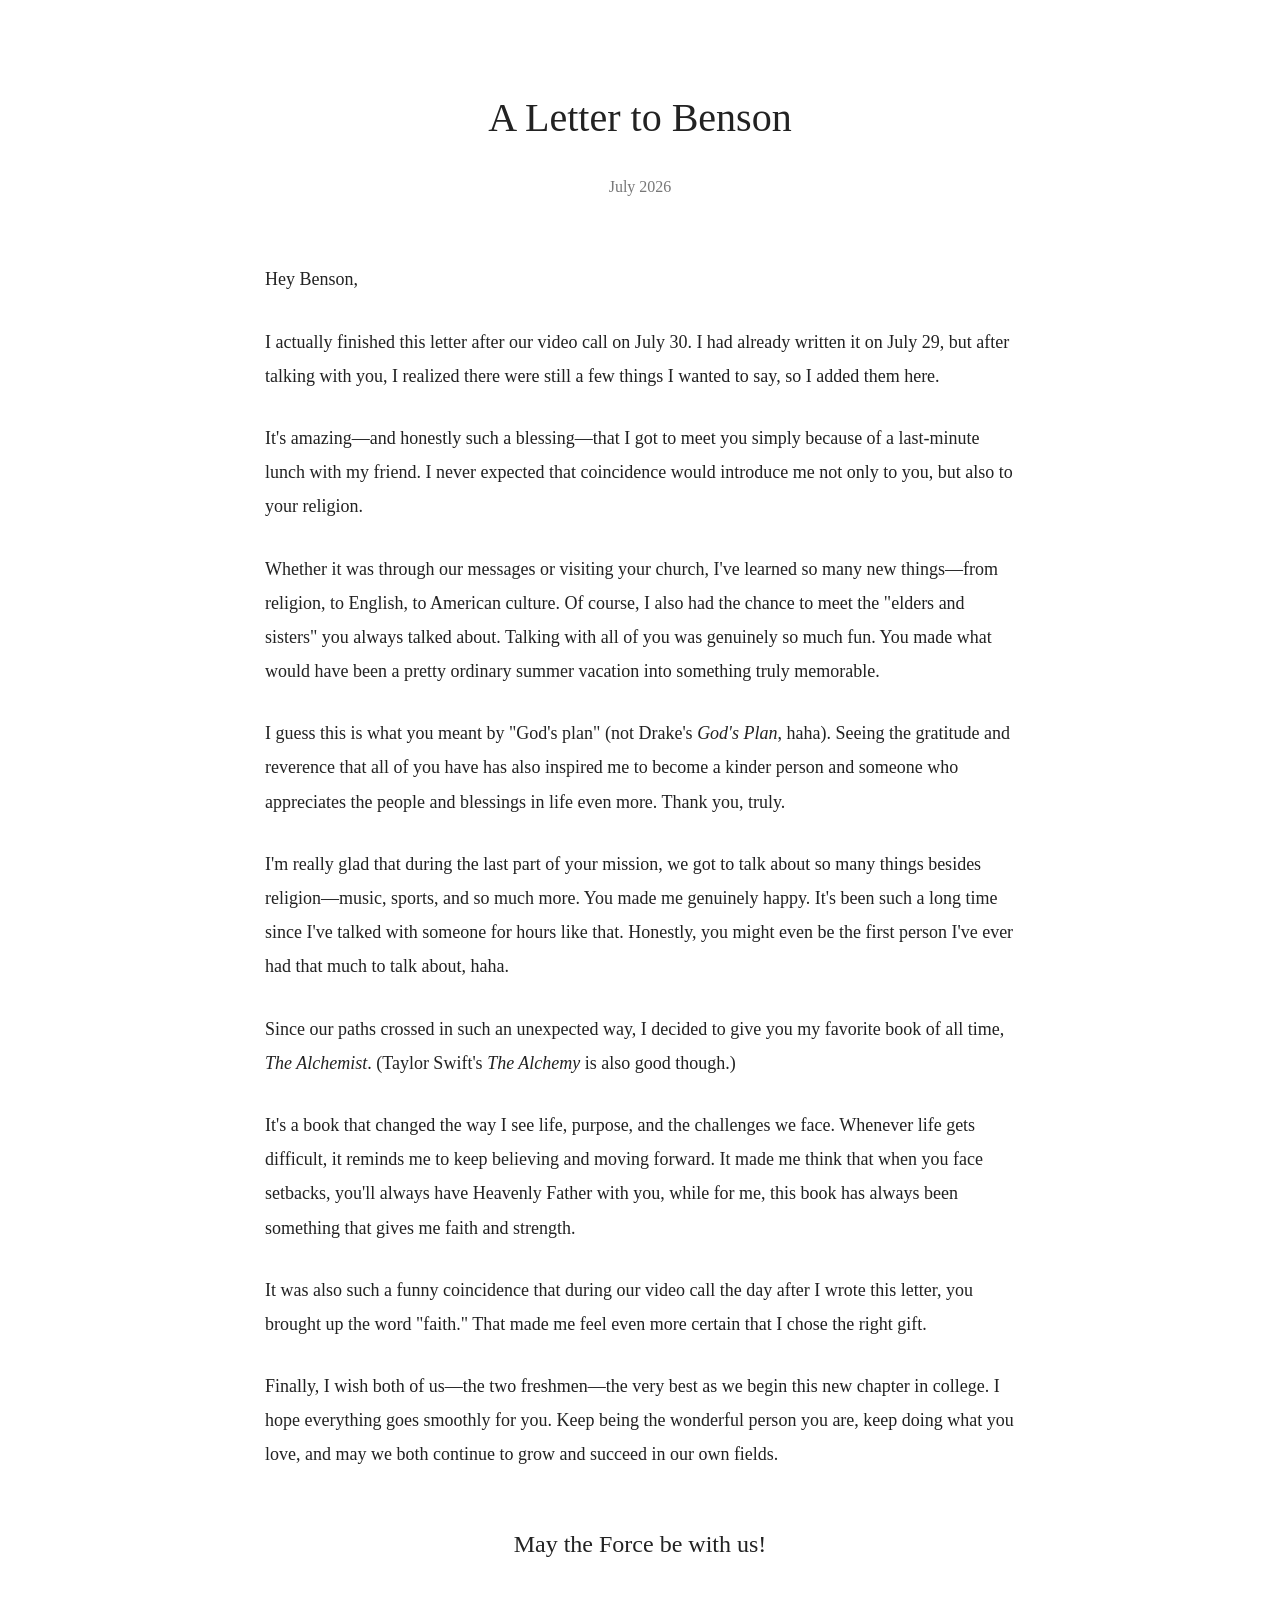
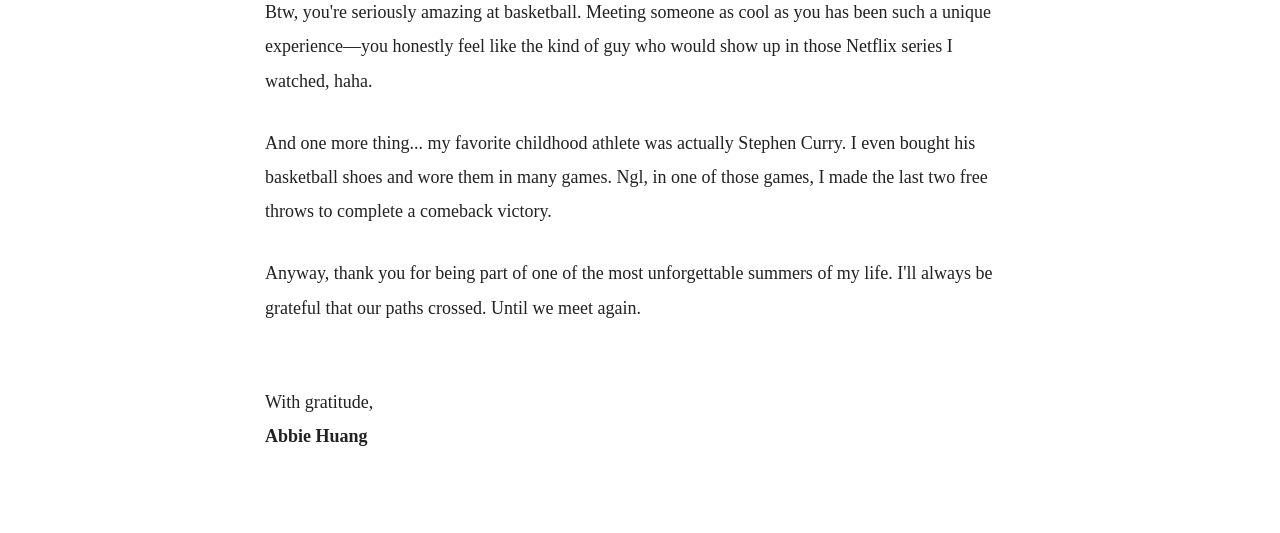
==== index.html @ fdac7853 "Add files via upload" ====
<!DOCTYPE html>
<html lang="en">

<head>

<meta charset="UTF-8">
<meta name="viewport" content="width=device-width, initial-scale=1.0">

<title>A Letter to Benson</title>

<link rel="stylesheet" href="style.css">

</head>


<body>


<main class="letter">


<h1>A Letter to Benson</h1>

<p class="date">
July 2026
</p>


<div class="content">


<p>
Hey Benson,
</p>


<p>
I actually finished this letter after our video call on July 30.
I had already written it on July 29, but after talking with you, I realized there were still a few things I wanted to say, so I added them here.
</p>


<p>
It's amazing—and honestly such a blessing—that I got to meet you simply because of a last-minute lunch with my friend.
I never expected that coincidence would introduce me not only to you, but also to your religion.
</p>


<p>
Whether it was through our messages or visiting your church, I've learned so many new things—from religion, to English, to American culture.
Of course, I also had the chance to meet the "elders and sisters" you always talked about.
Talking with all of you was genuinely so much fun.
You made what would have been a pretty ordinary summer vacation into something truly memorable.
</p>


<p>
I guess this is what you meant by "God's plan"
(not Drake's <i>God's Plan</i>, haha).
Seeing the gratitude and reverence that all of you have has also inspired me to become a kinder person and someone who appreciates the people and blessings in life even more.
Thank you, truly.
</p>


<p>
I'm really glad that during the last part of your mission, we got to talk about so many things besides religion—music, sports, and so much more.
You made me genuinely happy.
It's been such a long time since I've talked with someone for hours like that.
Honestly, you might even be the first person I've ever had that much to talk about, haha.
</p>


<p>
Since our paths crossed in such an unexpected way, I decided to give you my favorite book of all time,
<i>The Alchemist</i>.
(Taylor Swift's <i>The Alchemy</i> is also good though.)
</p>


<p>
It's a book that changed the way I see life, purpose, and the challenges we face.
Whenever life gets difficult, it reminds me to keep believing and moving forward.
It made me think that when you face setbacks, you'll always have Heavenly Father with you, while for me, this book has always been something that gives me faith and strength.
</p>


<p>
It was also such a funny coincidence that during our video call the day after I wrote this letter, you brought up the word "faith."
That made me feel even more certain that I chose the right gift.
</p>


<p>
Finally, I wish both of us—the two freshmen—the very best as we begin this new chapter in college.
I hope everything goes smoothly for you.
Keep being the wonderful person you are, keep doing what you love, and may we both continue to grow and succeed in our own fields.
</p>


<p class="special">
May the Force be with us!
</p>


<p>
Btw, you're seriously amazing at basketball.
Meeting someone as cool as you has been such a unique experience—you honestly feel like the kind of guy who would show up in those Netflix series I watched, haha.
</p>


<p>
And one more thing...
my favorite childhood athlete was actually Stephen Curry.
I even bought his basketball shoes and wore them in many games.
Ngl, in one of those games, I made the last two free throws to complete a comeback victory.
</p>


<p>
Anyway, thank you for being part of one of the most unforgettable summers of my life.
I'll always be grateful that our paths crossed.
Until we meet again.
</p>


</div>


<footer>

    With gratitude,<br>
    <strong>Abbie Huang</strong>

</footer>


</main>


<script src="script.js"></script>


</body>

</html>
---- style.css ----
body {

    margin: 0;

    background: #ffffff;

    color: #222;

    font-family: Georgia, "Times New Roman", serif;

    line-height: 1.9;

}


.letter {

    max-width: 750px;

    margin: 80px auto;

    padding: 0 25px;

    opacity: 0;

    transform: translateY(20px);

    transition: 1s;

}


.show {

    opacity: 1;

    transform: translateY(0);

}



h1 {

    text-align: center;

    font-weight: normal;

    font-size: 40px;

    margin-bottom: 10px;

}



.date {

    text-align: center;

    color: #777;

    margin-bottom: 60px;

}



.content {

    font-size: 18px;

}



.content p {

    margin-bottom: 28px;

}



.special {

    text-align: center;

    font-size: 24px;

    margin: 50px 0;

}



footer {

    margin-top: 60px;

    font-size: 18px;

}



@media(max-width:600px){

    .letter {

        margin:40px auto;

        padding:0 20px;

    }


    h1 {

        font-size:30px;

    }


    .content {

        font-size:16px;

    }

}
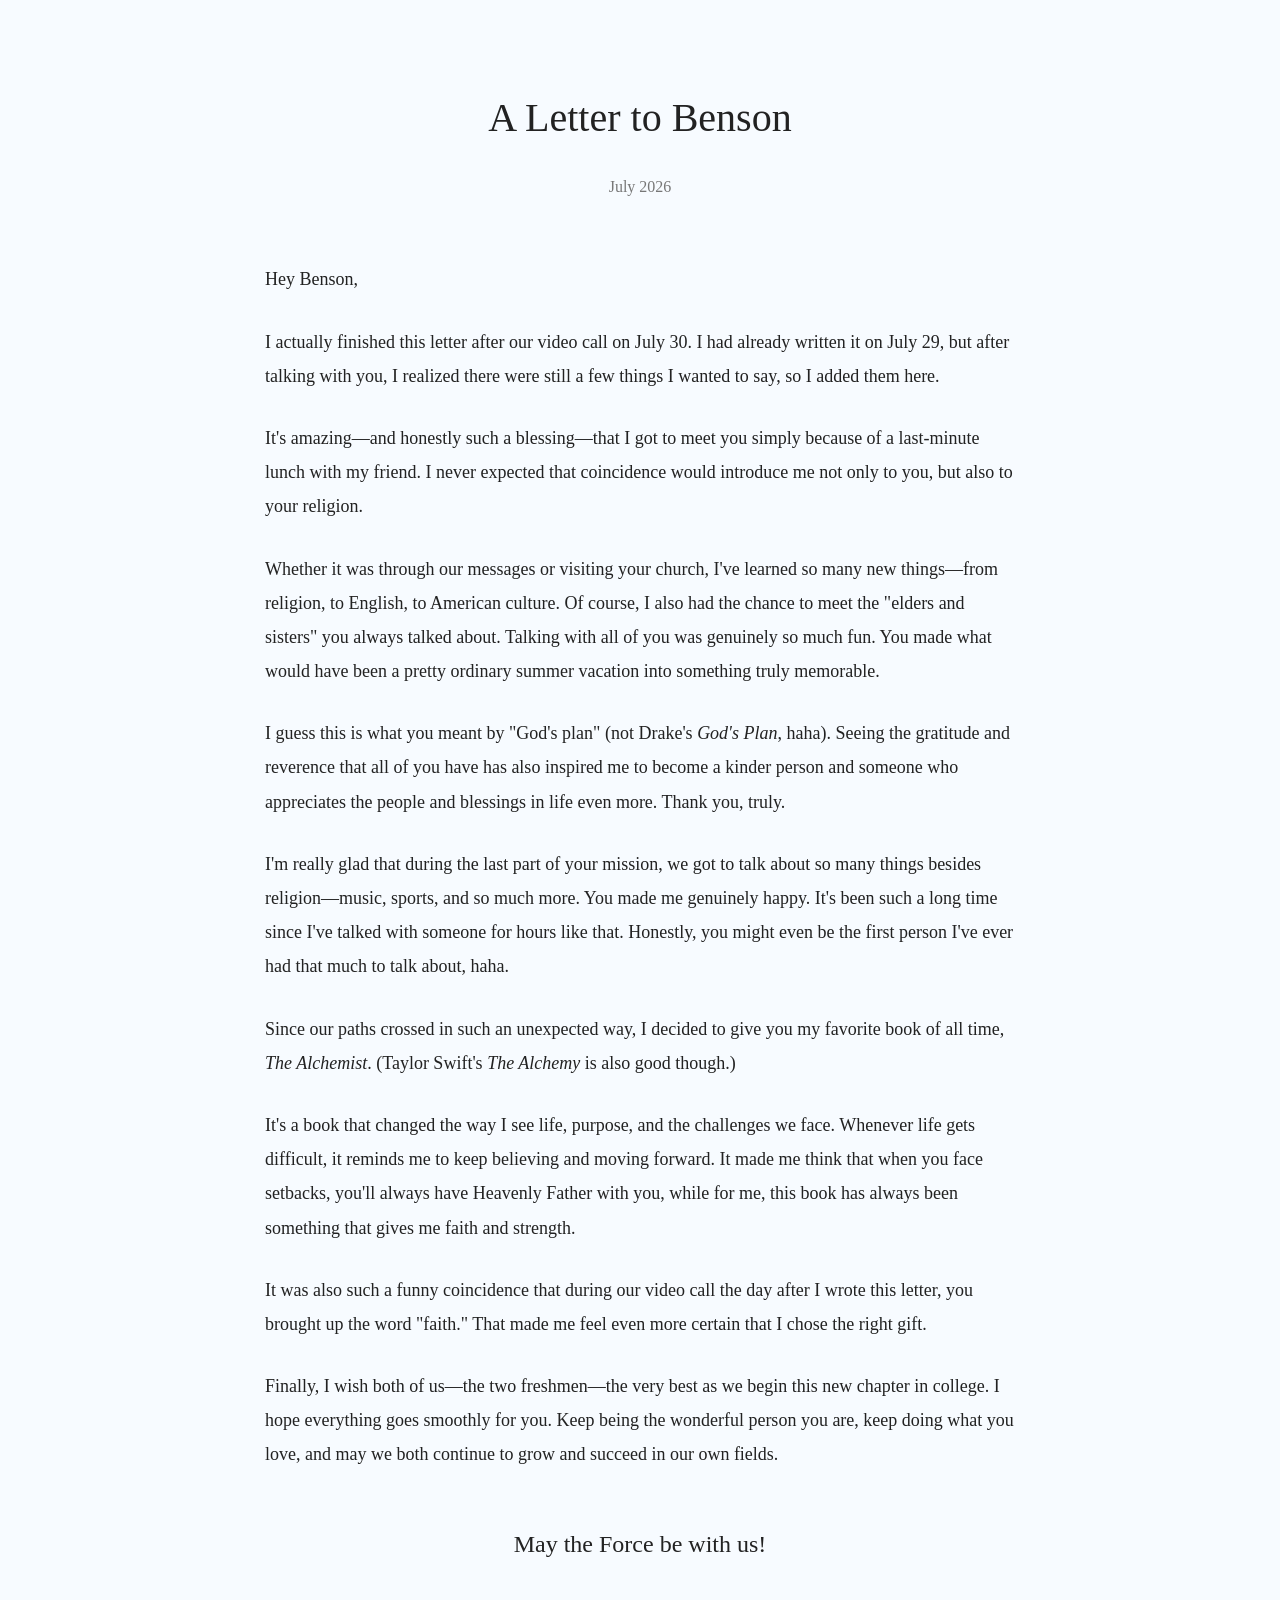
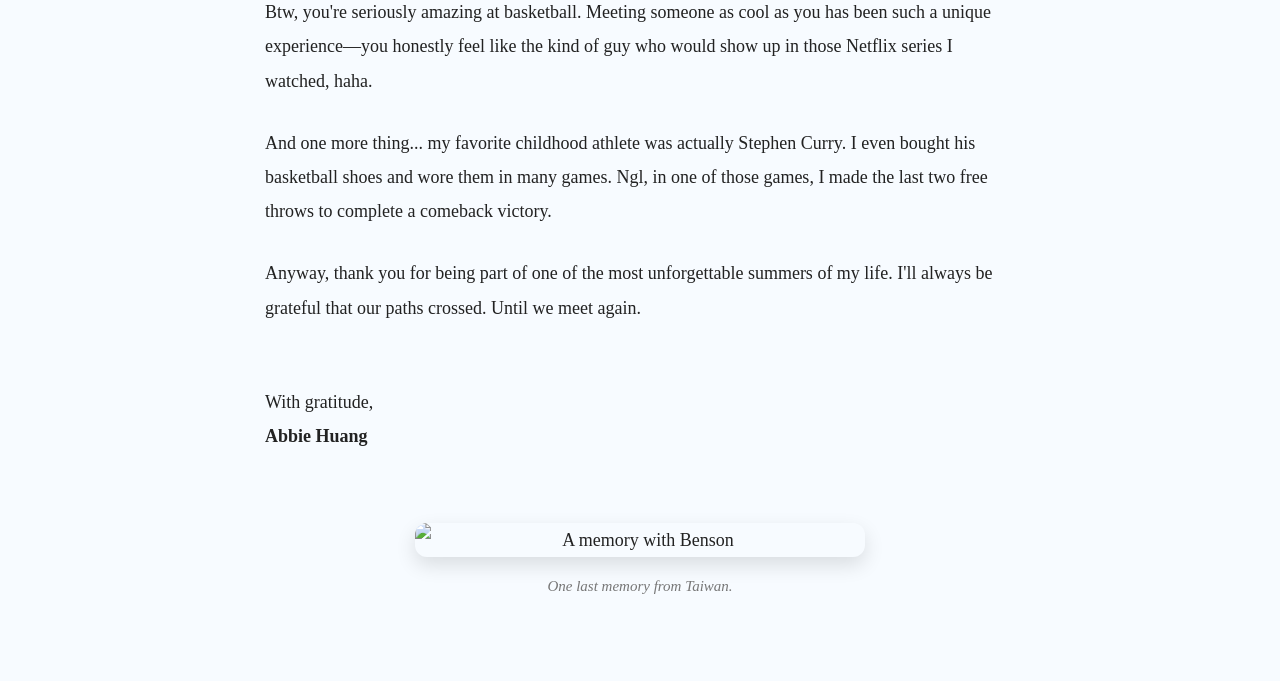
==== commit eea6a65a: "Add files via upload" ====
--- a/index.html
+++ b/index.html
@@ -131,8 +131,17 @@
     With gratitude,<br>
     <strong>Abbie Huang</strong>
 
+
+    <div class="photo">
+
+        <img src="images/benson.jpg" alt="A memory with Benson">
+
+        <p>One last memory from Taiwan.</p>
+
+    </div>
+
+
 </footer>
-
 
 </main>
 
--- a/style.css
+++ b/style.css
@@ -2,7 +2,7 @@
 
     margin: 0;
 
-    background: #ffffff;
+    background: #f7fbff;
 
     color: #222;
 
@@ -11,6 +11,7 @@
     line-height: 1.9;
 
 }
+
 
 
 .letter {
@@ -30,6 +31,7 @@
 }
 
 
+
 .show {
 
     opacity: 1;
@@ -37,6 +39,7 @@
     transform: translateY(0);
 
 }
+
 
 
 
@@ -54,6 +57,7 @@
 
 
 
+
 .date {
 
     text-align: center;
@@ -63,6 +67,7 @@
     margin-bottom: 60px;
 
 }
+
 
 
 
@@ -82,6 +87,7 @@
 
 
 
+
 .special {
 
     text-align: center;
@@ -91,6 +97,7 @@
     margin: 50px 0;
 
 }
+
 
 
 
@@ -104,7 +111,57 @@
 
 
 
+
+/* Photo section */
+
+.photo {
+
+    margin-top: 70px;
+
+    text-align: center;
+
+}
+
+
+
+.photo img {
+
+    width: 100%;
+
+    max-width: 450px;
+
+    height: auto;
+
+    display: block;
+
+    margin: 25px auto 0;
+
+    border-radius: 12px;
+
+    box-shadow: 0 8px 20px rgba(0,0,0,0.12);
+
+}
+
+
+
+.photo p {
+
+    margin-top: 15px;
+
+    color: #777;
+
+    font-size: 15px;
+
+    font-style: italic;
+
+}
+
+
+
+
+
 @media(max-width:600px){
+
 
     .letter {
 
@@ -115,11 +172,13 @@
     }
 
 
+
     h1 {
 
         font-size:30px;
 
     }
+
 
 
     .content {
@@ -128,4 +187,12 @@
 
     }
 
+
+
+    .photo img {
+
+        max-width:100%;
+
+    }
+
 }
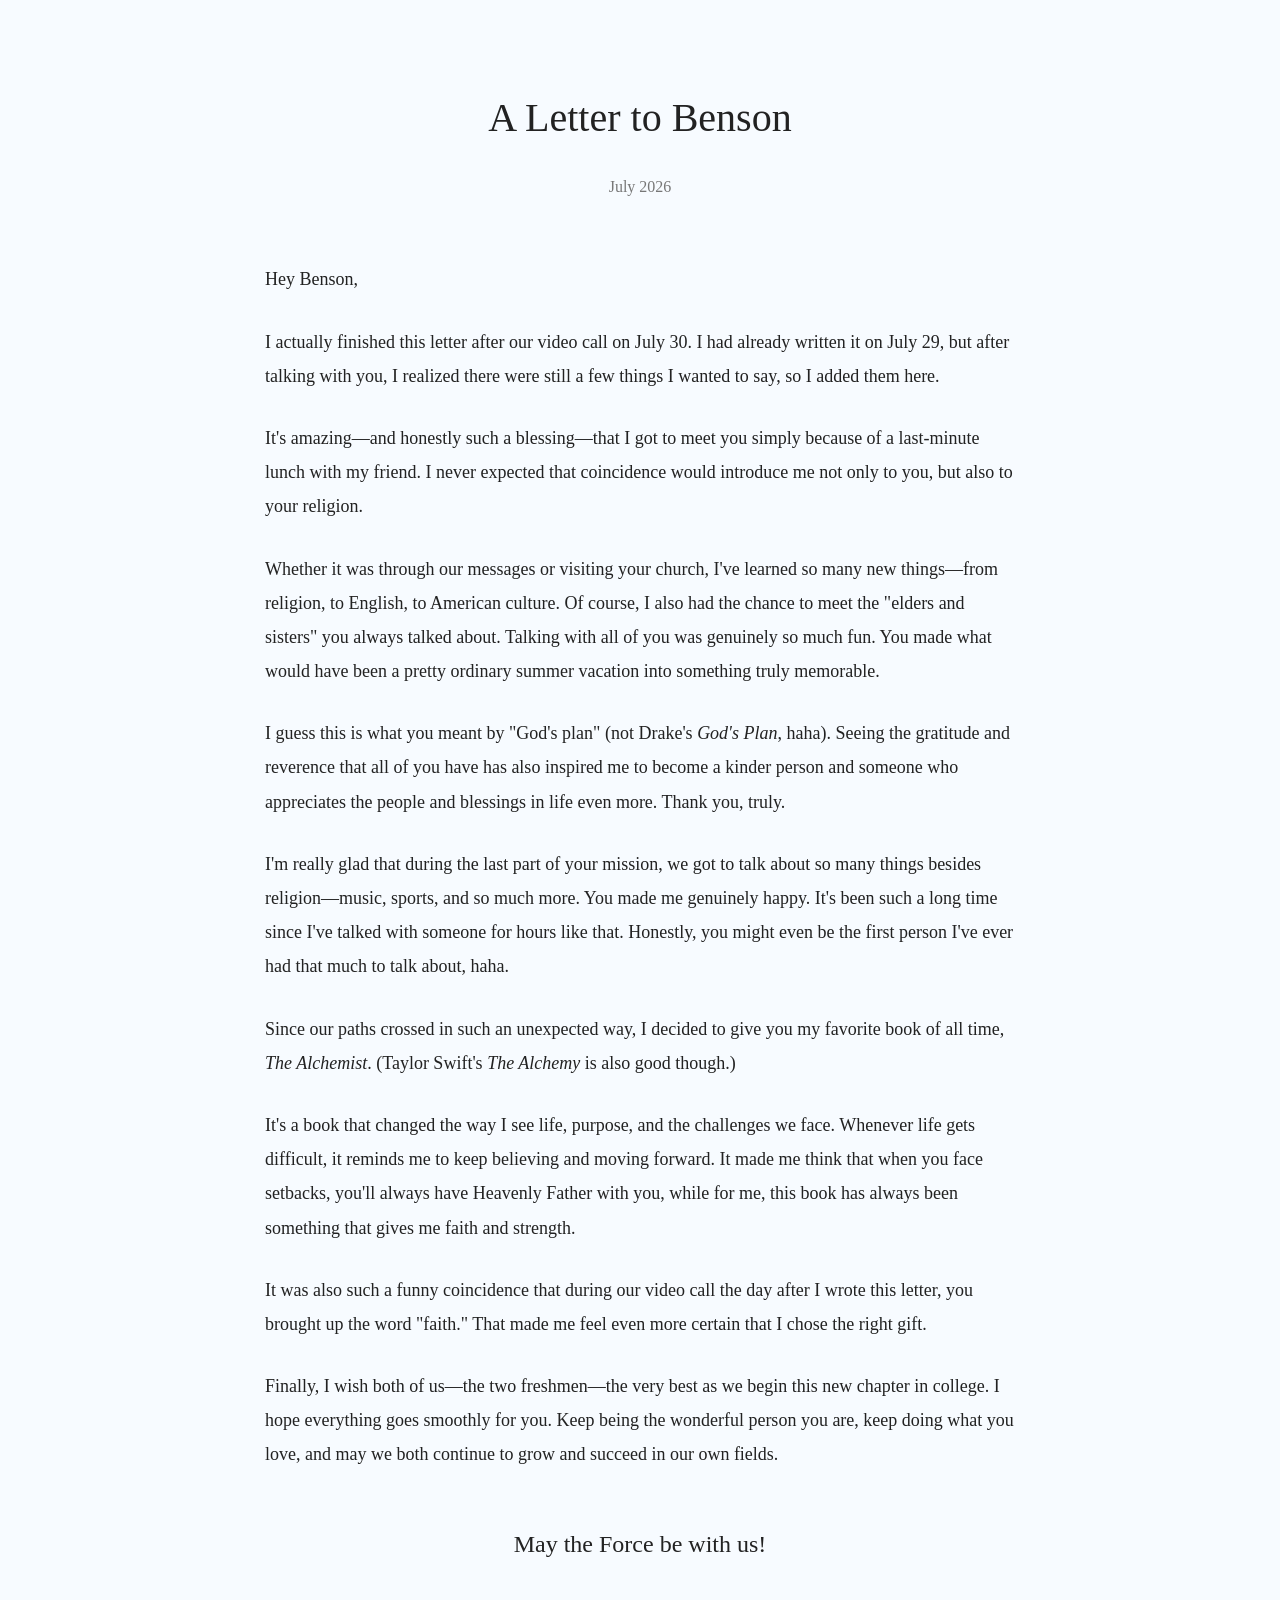
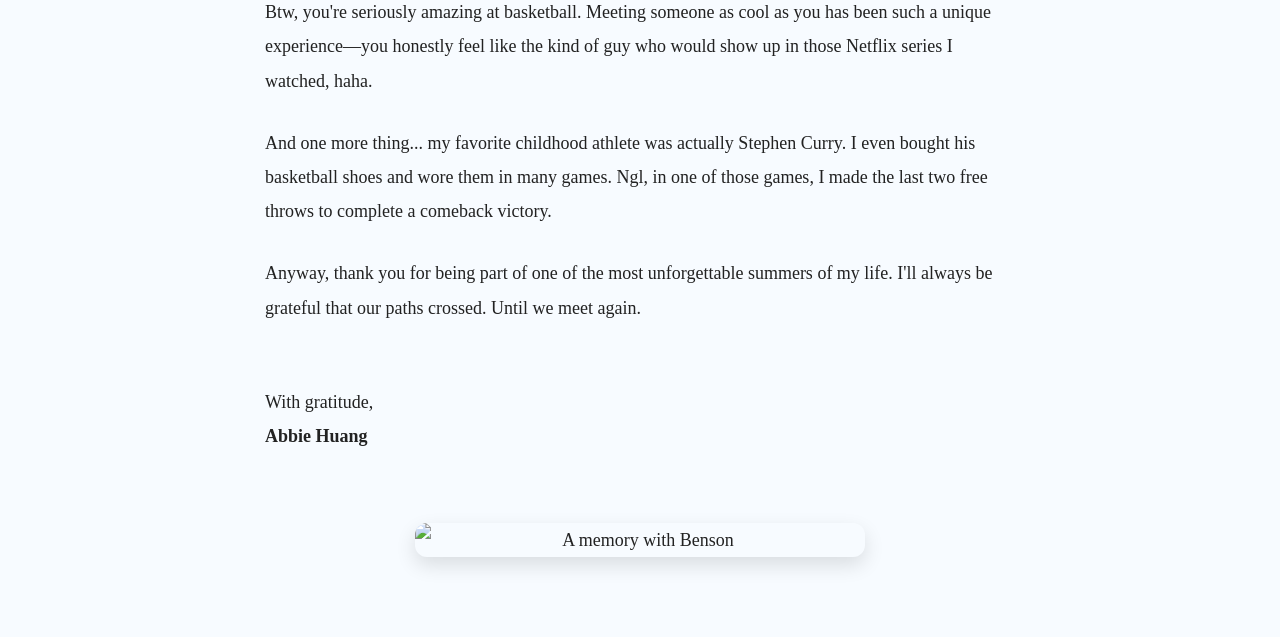
==== commit afb677fe: "Add files via upload" ====
--- a/index.html
+++ b/index.html
@@ -136,8 +136,6 @@
 
         <img src="images/benson.jpg" alt="A memory with Benson">
 
-        <p>One last memory from Taiwan.</p>
-
     </div>
 
 
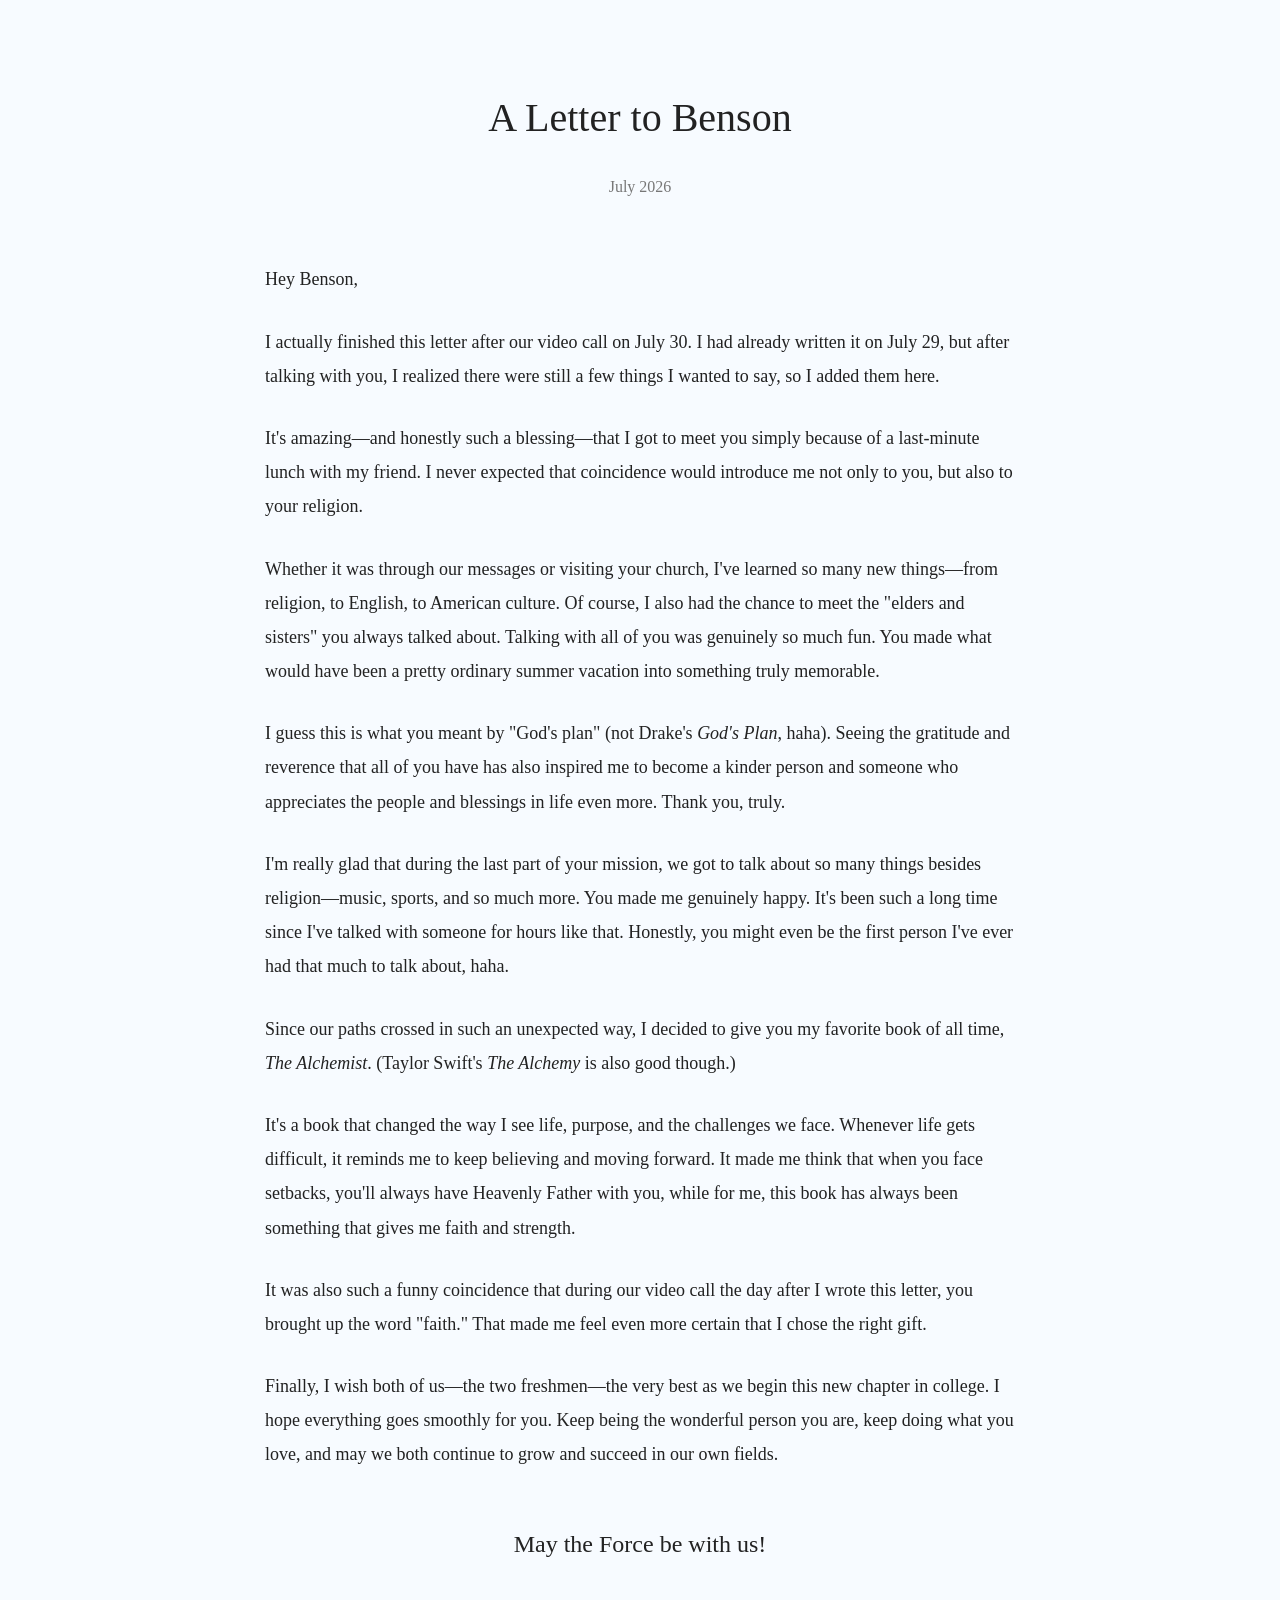
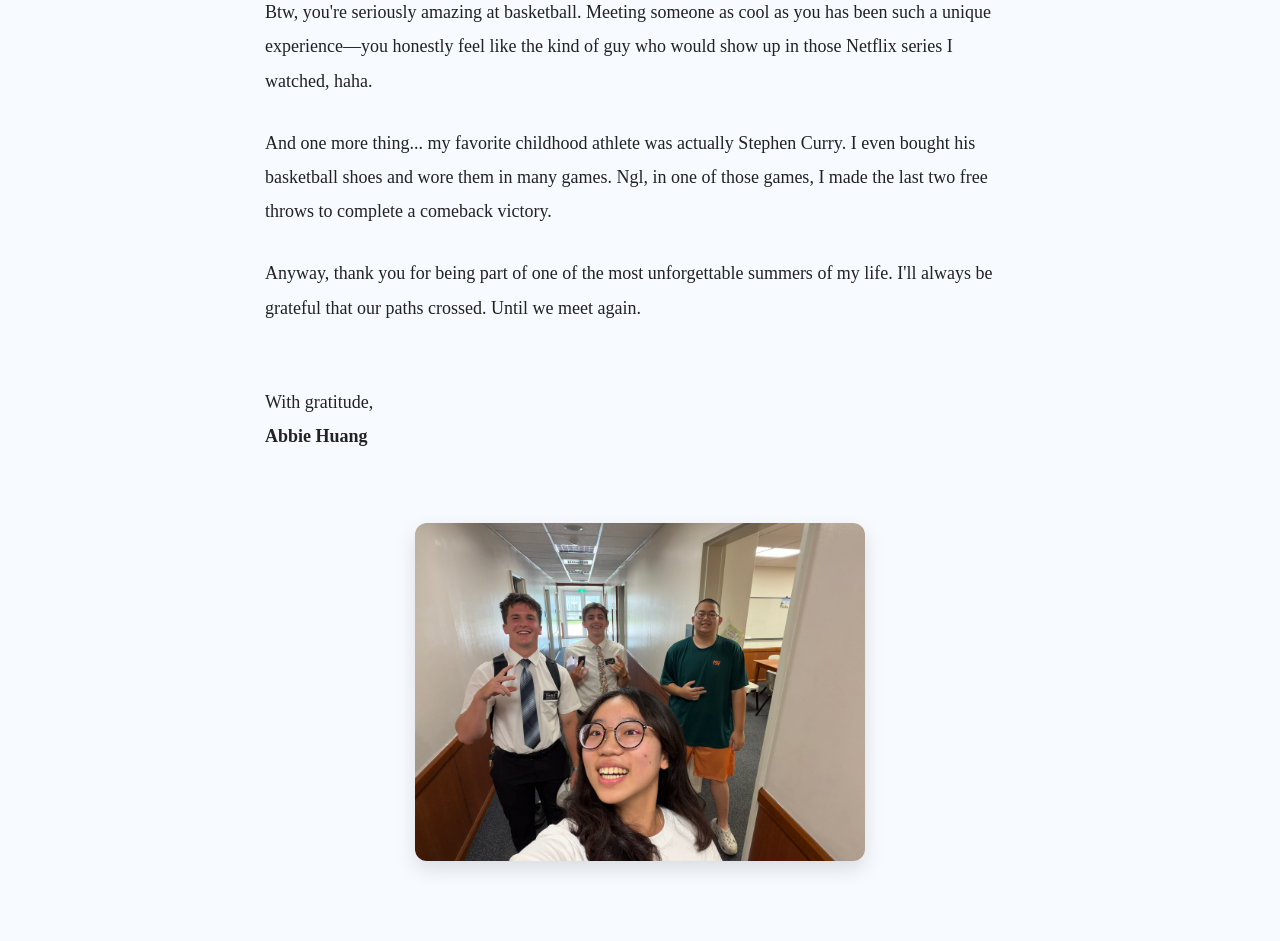
==== commit 821ebd04: "Add files via upload" ====
--- a/index.html
+++ b/index.html
@@ -134,7 +134,7 @@
 
     <div class="photo">
 
-        <img src="images/benson.jpg" alt="A memory with Benson">
+        <img src="benson.jpg">
 
     </div>
 
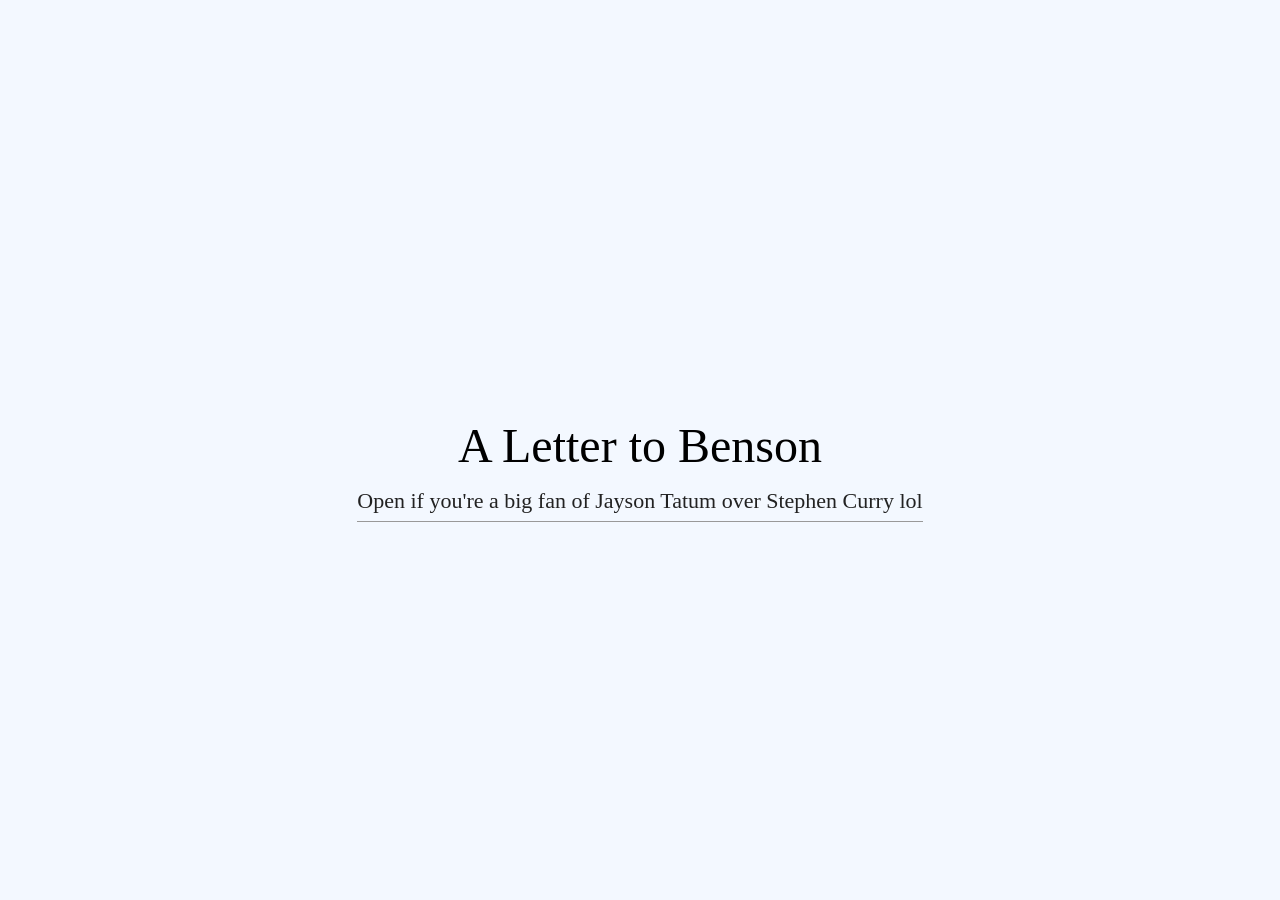
==== commit 3e184ee0: "Add files via upload" ====
--- a/index.html
+++ b/index.html
@@ -2,150 +2,74 @@
 <html lang="en">
 
 <head>
-
 <meta charset="UTF-8">
 <meta name="viewport" content="width=device-width, initial-scale=1.0">
 
 <title>A Letter to Benson</title>
 
-<link rel="stylesheet" href="style.css">
+<style>
+
+body{
+    margin:0;
+    height:100vh;
+    display:flex;
+    justify-content:center;
+    align-items:center;
+    background:#f3f8ff;
+    font-family:Georgia,"Times New Roman",serif;
+}
+
+.container{
+    text-align:center;
+}
+
+h1{
+    font-size:48px;
+    font-weight:normal;
+    margin-bottom:15px;
+}
+
+p{
+    color:#666;
+    margin-bottom:60px;
+    line-height:1.8;
+}
+
+a{
+
+    text-decoration:none;
+    color:#222;
+    font-size:22px;
+    padding-bottom:8px;
+    border-bottom:1px solid #999;
+
+    transition:.3s;
+
+}
+
+a:hover{
+
+    letter-spacing:2px;
+
+    border-color:#222;
+
+}
+
+</style>
 
 </head>
 
-
 <body>
 
-
-<main class="letter">
-
+<div class="container">
 
 <h1>A Letter to Benson</h1>
 
-<p class="date">
-July 2026
-</p>
-
-
-<div class="content">
-
-
-<p>
-Hey Benson,
-</p>
-
-
-<p>
-I actually finished this letter after our video call on July 30.
-I had already written it on July 29, but after talking with you, I realized there were still a few things I wanted to say, so I added them here.
-</p>
-
-
-<p>
-It's amazing—and honestly such a blessing—that I got to meet you simply because of a last-minute lunch with my friend.
-I never expected that coincidence would introduce me not only to you, but also to your religion.
-</p>
-
-
-<p>
-Whether it was through our messages or visiting your church, I've learned so many new things—from religion, to English, to American culture.
-Of course, I also had the chance to meet the "elders and sisters" you always talked about.
-Talking with all of you was genuinely so much fun.
-You made what would have been a pretty ordinary summer vacation into something truly memorable.
-</p>
-
-
-<p>
-I guess this is what you meant by "God's plan"
-(not Drake's <i>God's Plan</i>, haha).
-Seeing the gratitude and reverence that all of you have has also inspired me to become a kinder person and someone who appreciates the people and blessings in life even more.
-Thank you, truly.
-</p>
-
-
-<p>
-I'm really glad that during the last part of your mission, we got to talk about so many things besides religion—music, sports, and so much more.
-You made me genuinely happy.
-It's been such a long time since I've talked with someone for hours like that.
-Honestly, you might even be the first person I've ever had that much to talk about, haha.
-</p>
-
-
-<p>
-Since our paths crossed in such an unexpected way, I decided to give you my favorite book of all time,
-<i>The Alchemist</i>.
-(Taylor Swift's <i>The Alchemy</i> is also good though.)
-</p>
-
-
-<p>
-It's a book that changed the way I see life, purpose, and the challenges we face.
-Whenever life gets difficult, it reminds me to keep believing and moving forward.
-It made me think that when you face setbacks, you'll always have Heavenly Father with you, while for me, this book has always been something that gives me faith and strength.
-</p>
-
-
-<p>
-It was also such a funny coincidence that during our video call the day after I wrote this letter, you brought up the word "faith."
-That made me feel even more certain that I chose the right gift.
-</p>
-
-
-<p>
-Finally, I wish both of us—the two freshmen—the very best as we begin this new chapter in college.
-I hope everything goes smoothly for you.
-Keep being the wonderful person you are, keep doing what you love, and may we both continue to grow and succeed in our own fields.
-</p>
-
-
-<p class="special">
-May the Force be with us!
-</p>
-
-
-<p>
-Btw, you're seriously amazing at basketball.
-Meeting someone as cool as you has been such a unique experience—you honestly feel like the kind of guy who would show up in those Netflix series I watched, haha.
-</p>
-
-
-<p>
-And one more thing...
-my favorite childhood athlete was actually Stephen Curry.
-I even bought his basketball shoes and wore them in many games.
-Ngl, in one of those games, I made the last two free throws to complete a comeback victory.
-</p>
-
-
-<p>
-Anyway, thank you for being part of one of the most unforgettable summers of my life.
-I'll always be grateful that our paths crossed.
-Until we meet again.
-</p>
-
+<a href="letter.html">
+Open if you're a big fan of Jayson Tatum over Stephen Curry lol
+</a>
 
 </div>
-
-
-<footer>
-
-    With gratitude,<br>
-    <strong>Abbie Huang</strong>
-
-
-    <div class="photo">
-
-        <img src="benson.jpg">
-
-    </div>
-
-
-</footer>
-
-</main>
-
-
-<script src="script.js"></script>
-
 
 </body>
 
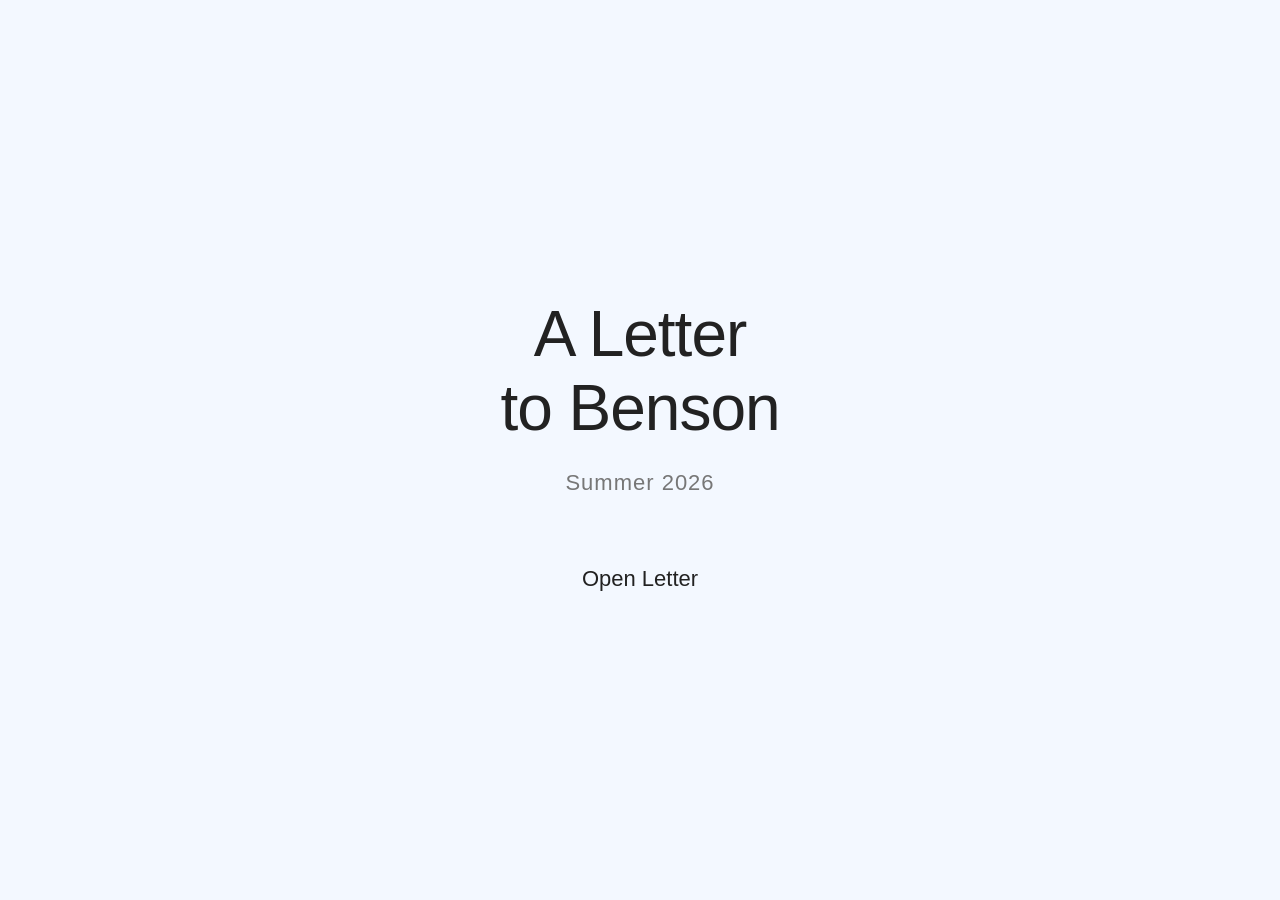
==== commit cfbc1396: "Add files via upload" ====
--- a/index.html
+++ b/index.html
@@ -2,75 +2,260 @@
 <html lang="en">
 
 <head>
+
 <meta charset="UTF-8">
 <meta name="viewport" content="width=device-width, initial-scale=1.0">
 
 <title>A Letter to Benson</title>
 
+
 <style>
 
-body{
-    margin:0;
-    height:100vh;
-    display:flex;
-    justify-content:center;
-    align-items:center;
-    background:#f3f8ff;
-    font-family:Georgia,"Times New Roman",serif;
-}
-
-.container{
-    text-align:center;
-}
-
-h1{
-    font-size:48px;
-    font-weight:normal;
-    margin-bottom:15px;
-}
-
-p{
-    color:#666;
-    margin-bottom:60px;
-    line-height:1.8;
-}
-
-a{
-
-    text-decoration:none;
-    color:#222;
-    font-size:22px;
-    padding-bottom:8px;
-    border-bottom:1px solid #999;
-
-    transition:.3s;
-
-}
-
-a:hover{
-
-    letter-spacing:2px;
-
-    border-color:#222;
-
-}
+* {
+    box-sizing: border-box;
+}
+
+
+body {
+
+    margin: 0;
+
+    height: 100vh;
+
+    display: flex;
+
+    justify-content: center;
+
+    align-items: center;
+
+    background: #f3f8ff;
+
+    color: #222;
+
+    font-family:
+    -apple-system,
+    BlinkMacSystemFont,
+    "Helvetica Neue",
+    Arial,
+    sans-serif;
+
+    overflow: hidden;
+
+}
+
+
+
+.container {
+
+    width: 90%;
+
+    max-width: 700px;
+
+    text-align: center;
+
+    animation: fadeIn 1.5s ease;
+
+}
+
+
+
+h1 {
+
+    margin: 0;
+
+    font-size: clamp(36px, 7vw, 64px);
+
+    font-weight: 500;
+
+    letter-spacing: -1px;
+
+    line-height: 1.15;
+
+}
+
+
+
+.subtitle {
+
+    margin-top: 25px;
+
+    font-size: clamp(16px, 3vw, 22px);
+
+    color: #777;
+
+    letter-spacing: 1px;
+
+}
+
+
+
+.open {
+
+    display: inline-block;
+
+    margin-top: 70px;
+
+    position: relative;
+
+    text-decoration: none;
+
+    color: #222;
+
+    font-size: clamp(18px, 3vw, 22px);
+
+    padding-bottom: 10px;
+
+    transition: 0.4s;
+
+}
+
+
+
+.open::after {
+
+    content: "";
+
+    position: absolute;
+
+    left: 50%;
+
+    bottom: 0;
+
+    width: 0;
+
+    height: 1px;
+
+    background: #222;
+
+    transform: translateX(-50%);
+
+    transition: 0.4s;
+
+}
+
+
+
+.open:hover::after {
+
+    width: 100%;
+
+}
+
+
+
+.open:hover {
+
+    letter-spacing: 2px;
+
+}
+
+
+
+
+@keyframes fadeIn {
+
+
+    from {
+
+        opacity: 0;
+
+        transform: translateY(30px);
+
+    }
+
+
+    to {
+
+        opacity: 1;
+
+        transform: translateY(0);
+
+    }
+
+}
+
+
+
+
+@media(max-width:600px){
+
+
+    body {
+
+        padding: 20px;
+
+    }
+
+
+    .container {
+
+        width: 100%;
+
+    }
+
+
+    h1 {
+
+        font-size: 38px;
+
+        line-height: 1.2;
+
+    }
+
+
+    .subtitle {
+
+        margin-top: 20px;
+
+        font-size: 16px;
+
+    }
+
+
+    .open {
+
+        margin-top: 55px;
+
+        font-size: 18px;
+
+    }
+
+
+}
+
 
 </style>
 
+
 </head>
 
+
+
 <body>
 
+
 <div class="container">
 
-<h1>A Letter to Benson</h1>
-
-<a href="letter.html">
-Open if you're a big fan of Jayson Tatum over Stephen Curry lol
+
+<h1>
+A Letter<br>
+to Benson
+</h1>
+
+
+<div class="subtitle">
+Summer 2026
+</div>
+
+
+<a class="open" href="letter.html">
+Open Letter
 </a>
 
+
 </div>
 
+
 </body>
 
 </html>
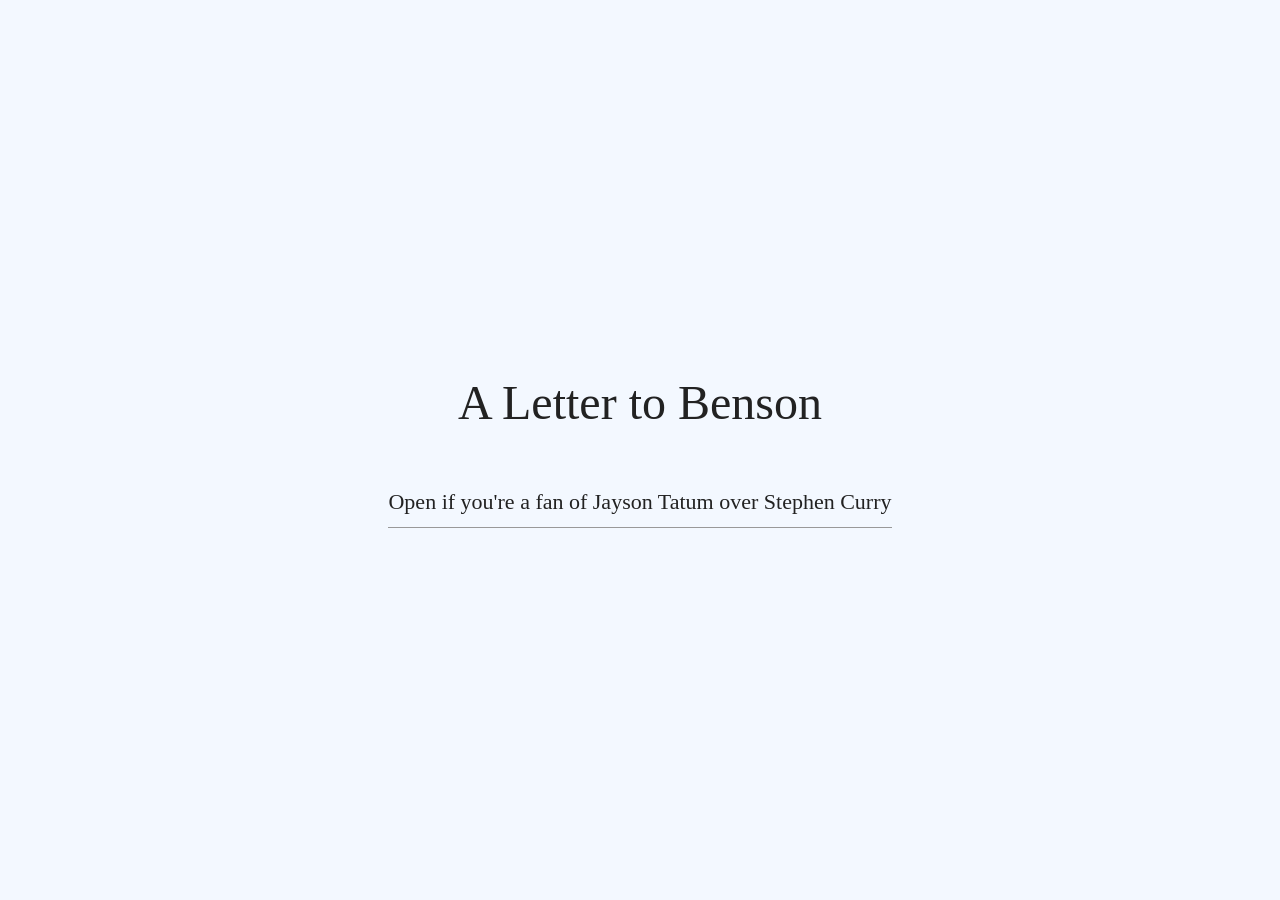
==== commit 6e630c5a: "Add files via upload" ====
--- a/index.html
+++ b/index.html
@@ -32,14 +32,9 @@
 
     color: #222;
 
-    font-family:
-    -apple-system,
-    BlinkMacSystemFont,
-    "Helvetica Neue",
-    Arial,
-    sans-serif;
-
-    overflow: hidden;
+    font-family: Georgia, "Times New Roman", serif;
+
+    overflow-x: hidden;
 
 }
 
@@ -49,11 +44,11 @@
 
     width: 90%;
 
-    max-width: 700px;
+    max-width: 600px;
 
     text-align: center;
 
-    animation: fadeIn 1.5s ease;
+    animation: fadeIn 1.2s ease;
 
 }
 
@@ -61,16 +56,14 @@
 
 h1 {
 
+    font-size: clamp(32px, 8vw, 48px);
+
+    font-weight: normal;
+
+    line-height: 1.3;
+
     margin: 0;
 
-    font-size: clamp(36px, 7vw, 64px);
-
-    font-weight: 500;
-
-    letter-spacing: -1px;
-
-    line-height: 1.15;
-
 }
 
 
@@ -79,76 +72,43 @@
 
     margin-top: 25px;
 
-    font-size: clamp(16px, 3vw, 22px);
-
     color: #777;
 
+    font-size: clamp(15px, 3vw, 20px);
+
+}
+
+
+
+.open {
+
+    display: inline-block;
+
+    margin-top: 55px;
+
+    text-decoration: none;
+
+    color: #222;
+
+    font-size: clamp(17px, 4vw, 22px);
+
+    padding-bottom: 12px;
+
+    border-bottom: 1px solid #999;
+
+    transition: 0.3s;
+
+}
+
+
+
+.open:hover {
+
     letter-spacing: 1px;
 
-}
-
-
-
-.open {
-
-    display: inline-block;
-
-    margin-top: 70px;
-
-    position: relative;
-
-    text-decoration: none;
-
-    color: #222;
-
-    font-size: clamp(18px, 3vw, 22px);
-
-    padding-bottom: 10px;
-
-    transition: 0.4s;
-
-}
-
-
-
-.open::after {
-
-    content: "";
-
-    position: absolute;
-
-    left: 50%;
-
-    bottom: 0;
-
-    width: 0;
-
-    height: 1px;
-
-    background: #222;
-
-    transform: translateX(-50%);
-
-    transition: 0.4s;
-
-}
-
-
-
-.open:hover::after {
-
-    width: 100%;
-
-}
-
-
-
-.open:hover {
-
-    letter-spacing: 2px;
-
-}
-
+    border-color: #222;
+
+}
 
 
 
@@ -157,18 +117,18 @@
 
     from {
 
-        opacity: 0;
-
-        transform: translateY(30px);
+        opacity:0;
+
+        transform:translateY(25px);
 
     }
 
 
     to {
 
-        opacity: 1;
-
-        transform: translateY(0);
+        opacity:1;
+
+        transform:translateY(0);
 
     }
 
@@ -182,47 +142,48 @@
 
     body {
 
-        padding: 20px;
+        padding:20px;
 
     }
 
 
     .container {
 
-        width: 100%;
+        width:100%;
 
     }
 
 
     h1 {
 
-        font-size: 38px;
-
-        line-height: 1.2;
+        font-size:34px;
+
+        line-height:1.25;
 
     }
 
 
     .subtitle {
 
-        margin-top: 20px;
-
-        font-size: 16px;
+        font-size:16px;
+
+        margin-top:20px;
 
     }
 
 
     .open {
 
-        margin-top: 55px;
-
-        font-size: 18px;
-
-    }
-
-
-}
-
+        margin-top:45px;
+
+        font-size:18px;
+
+        padding-bottom:10px;
+
+    }
+
+
+}
 
 </style>
 
@@ -230,7 +191,6 @@
 </head>
 
 
-
 <body>
 
 
@@ -238,24 +198,21 @@
 
 
 <h1>
-A Letter<br>
-to Benson
+A Letter to Benson
 </h1>
 
 
-<div class="subtitle">
-Summer 2026
+
+
+<a class="open" href="letter.html">
+Open if you're a fan of Jayson Tatum over Stephen Curry
+</a>
+
+
 </div>
 
 
-<a class="open" href="letter.html">
-Open Letter
-</a>
-
-
-</div>
-
-
 </body>
 
+
 </html>
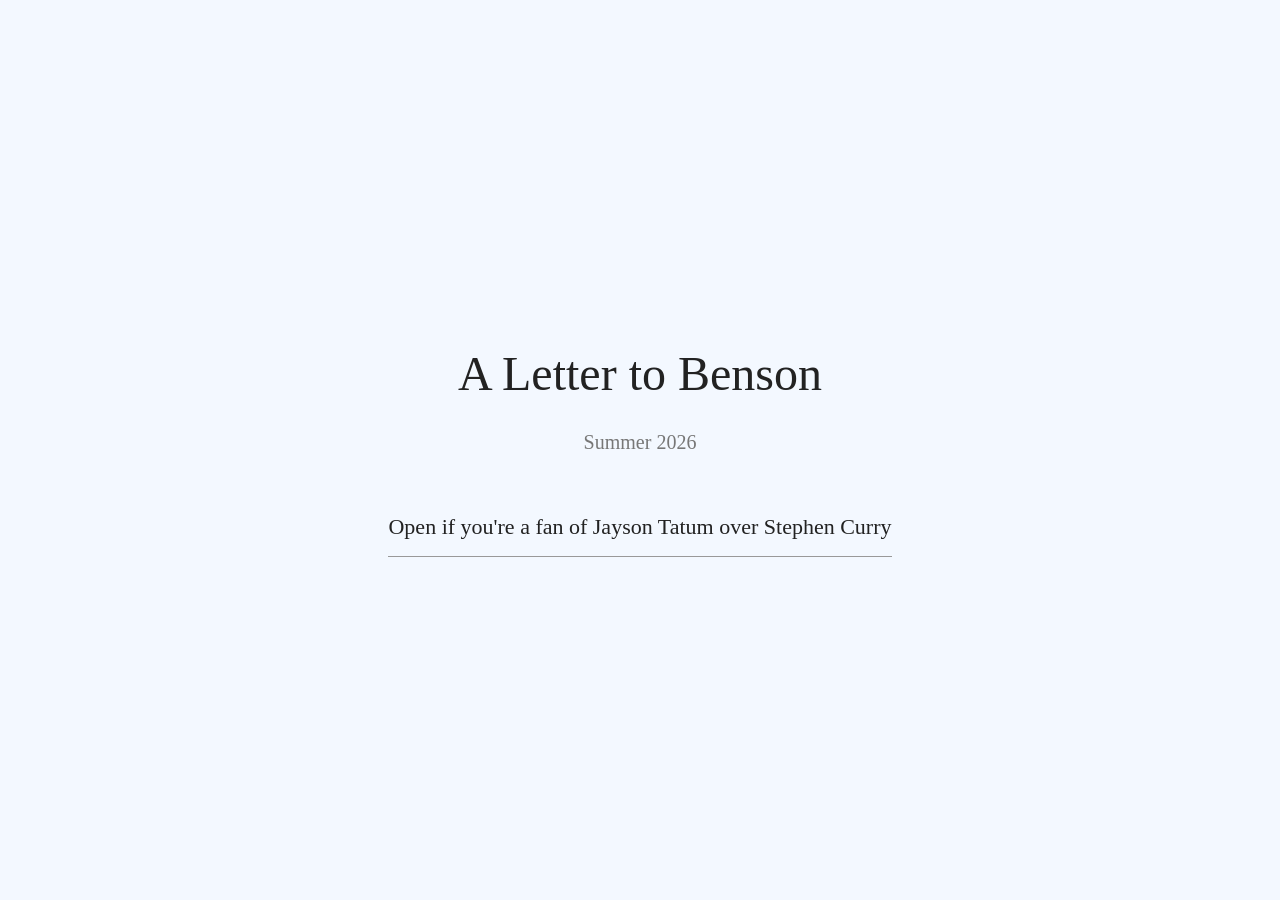
==== commit 827977e4: "Add files via upload" ====
--- a/index.html
+++ b/index.html
@@ -84,6 +84,8 @@
 
     display: inline-block;
 
+    max-width: 90%;
+
     margin-top: 55px;
 
     text-decoration: none;
@@ -92,12 +94,18 @@
 
     font-size: clamp(17px, 4vw, 22px);
 
+    line-height: 1.6;
+
     padding-bottom: 12px;
 
     border-bottom: 1px solid #999;
 
     transition: 0.3s;
 
+    overflow-wrap: break-word;
+
+    word-break: break-word;
+
 }
 
 
@@ -176,9 +184,13 @@
 
         margin-top:45px;
 
-        font-size:18px;
+        font-size:17px;
+
+        line-height:1.7;
 
         padding-bottom:10px;
+
+        max-width:100%;
 
     }
 
@@ -202,6 +214,10 @@
 </h1>
 
 
+<div class="subtitle">
+Summer 2026
+</div>
+
 
 
 <a class="open" href="letter.html">
